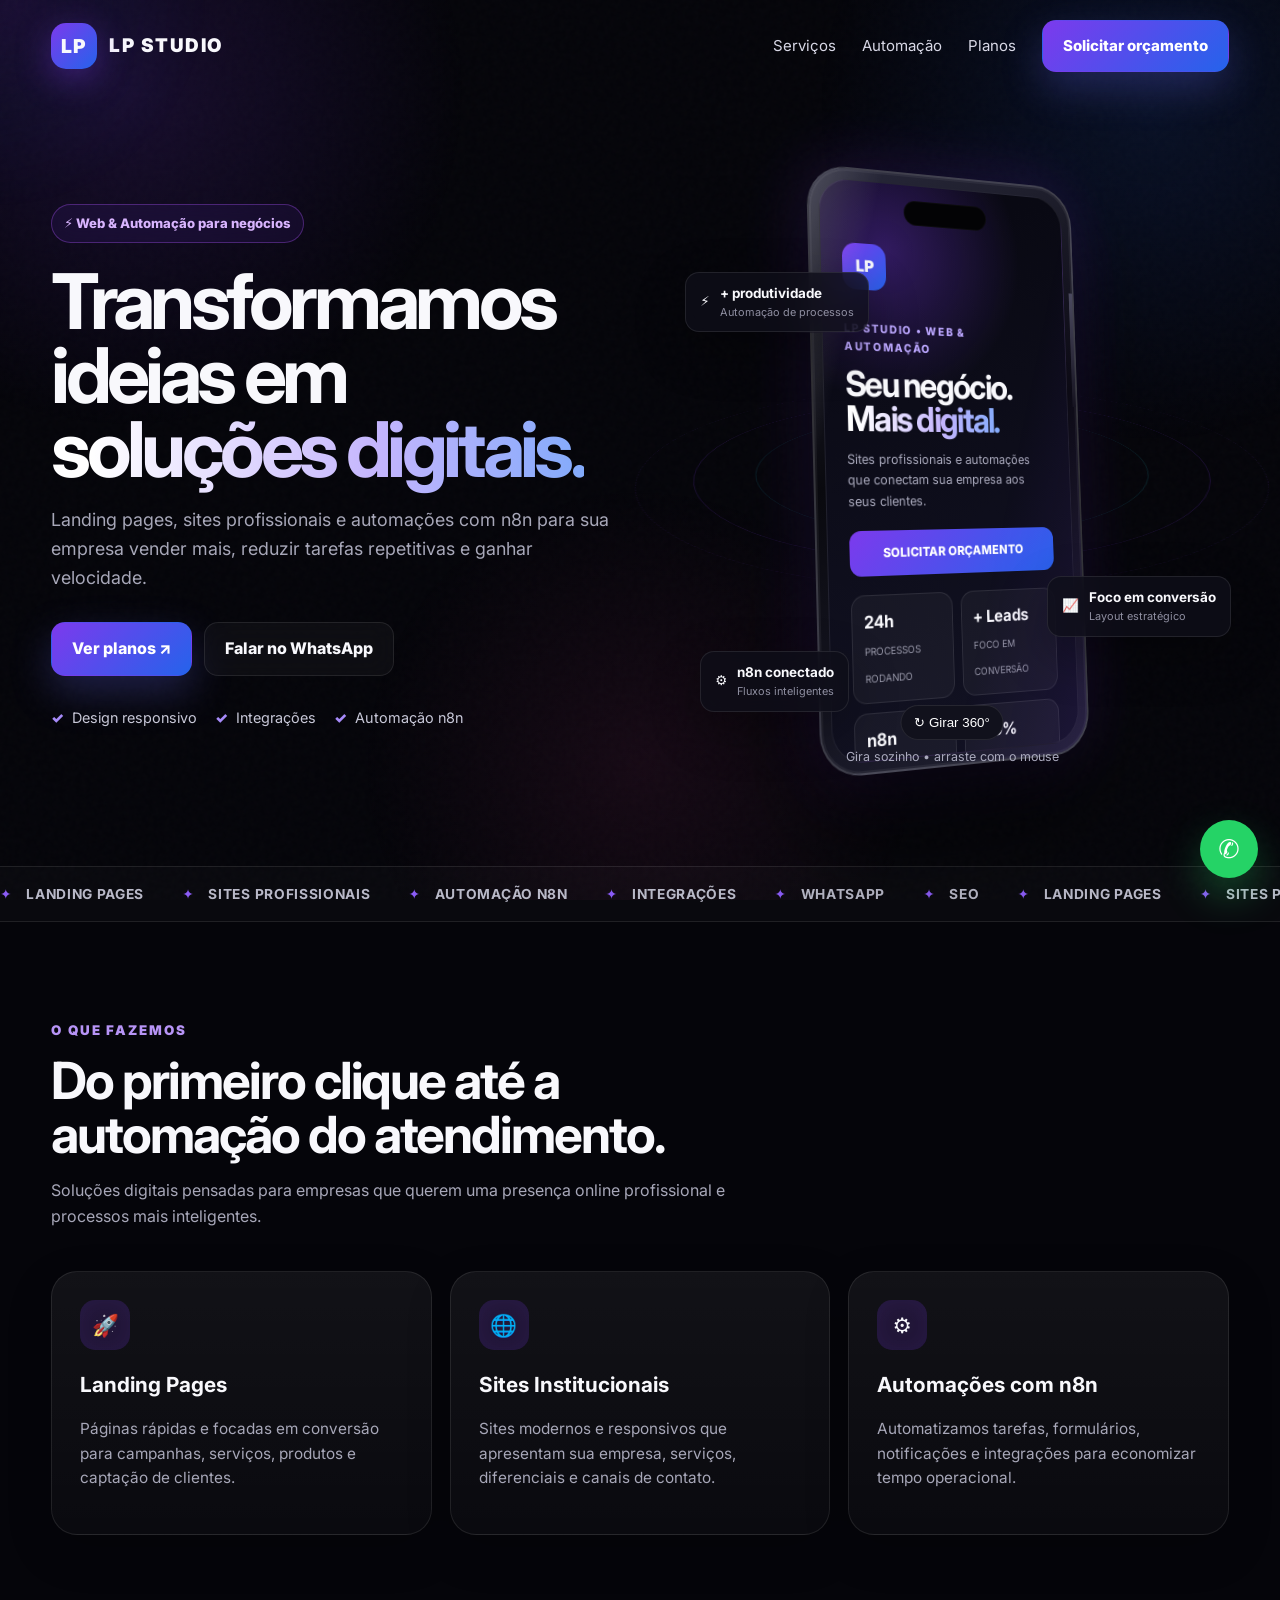
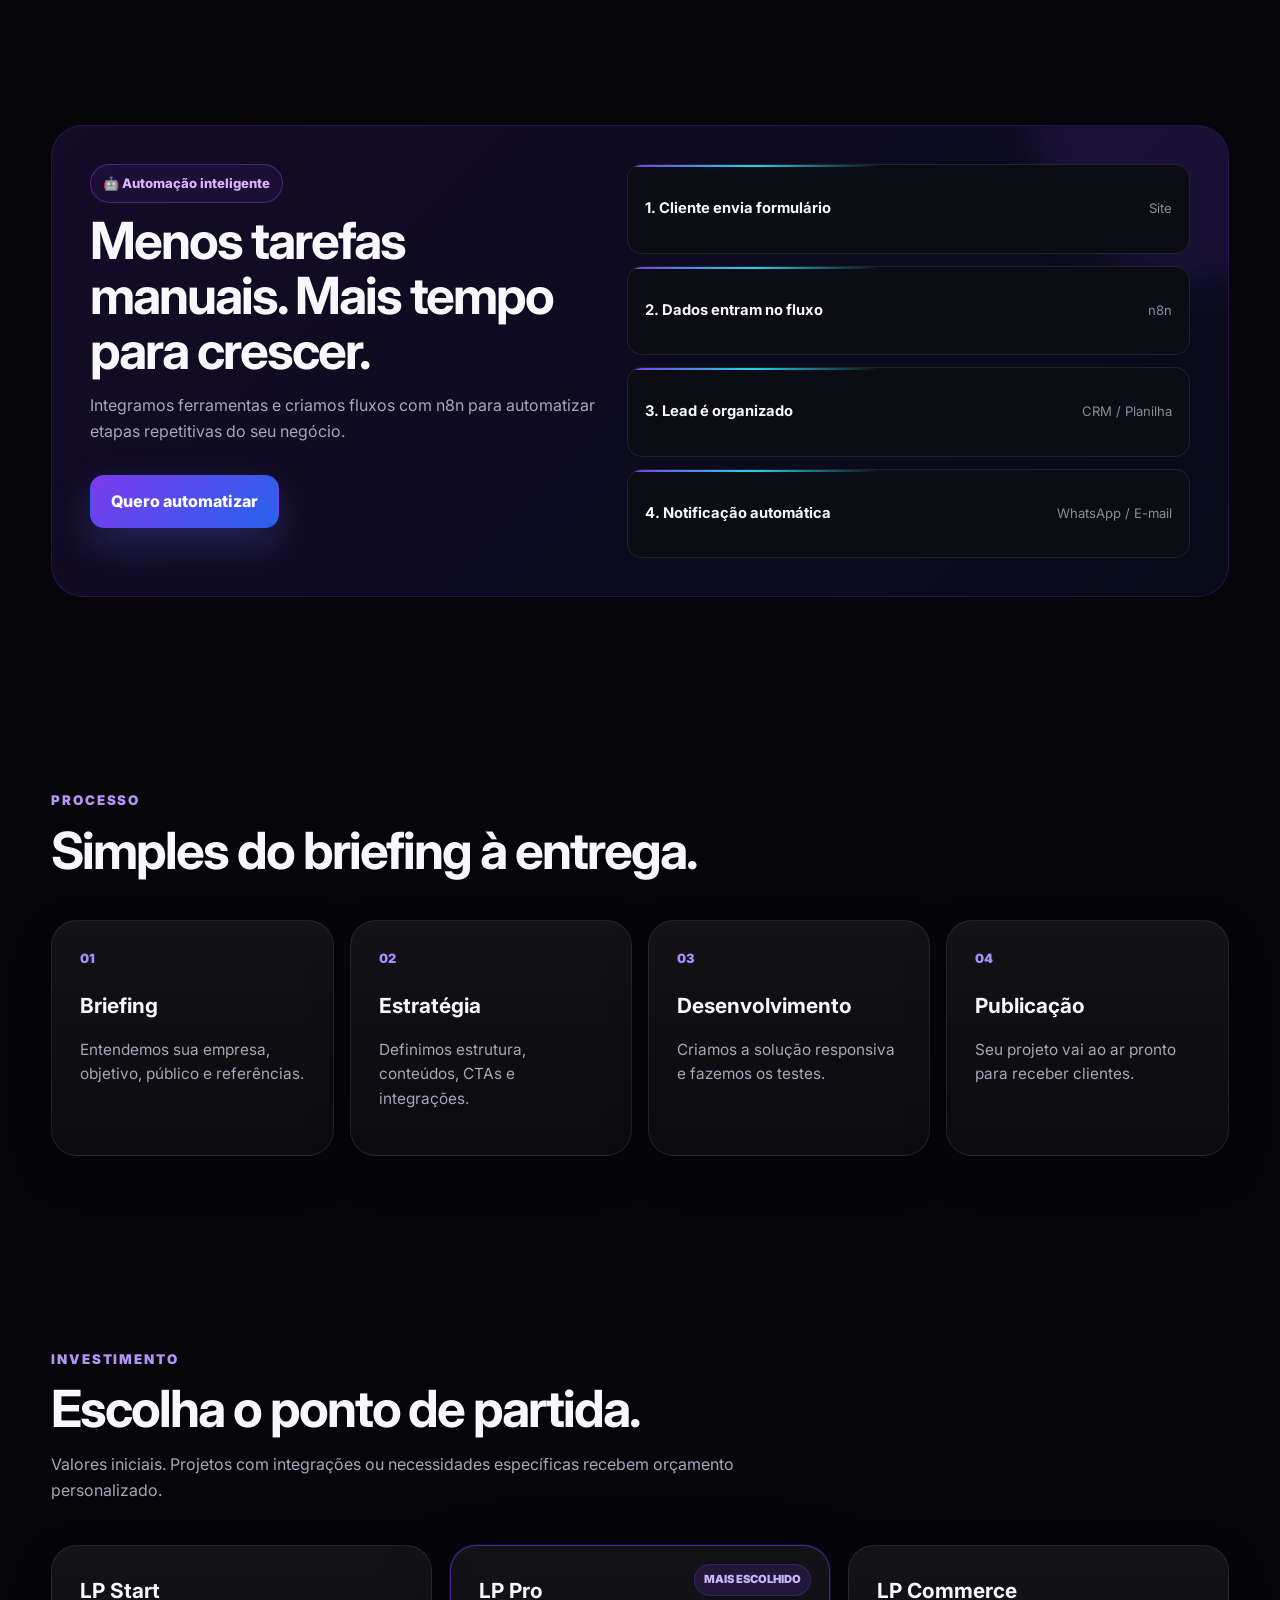
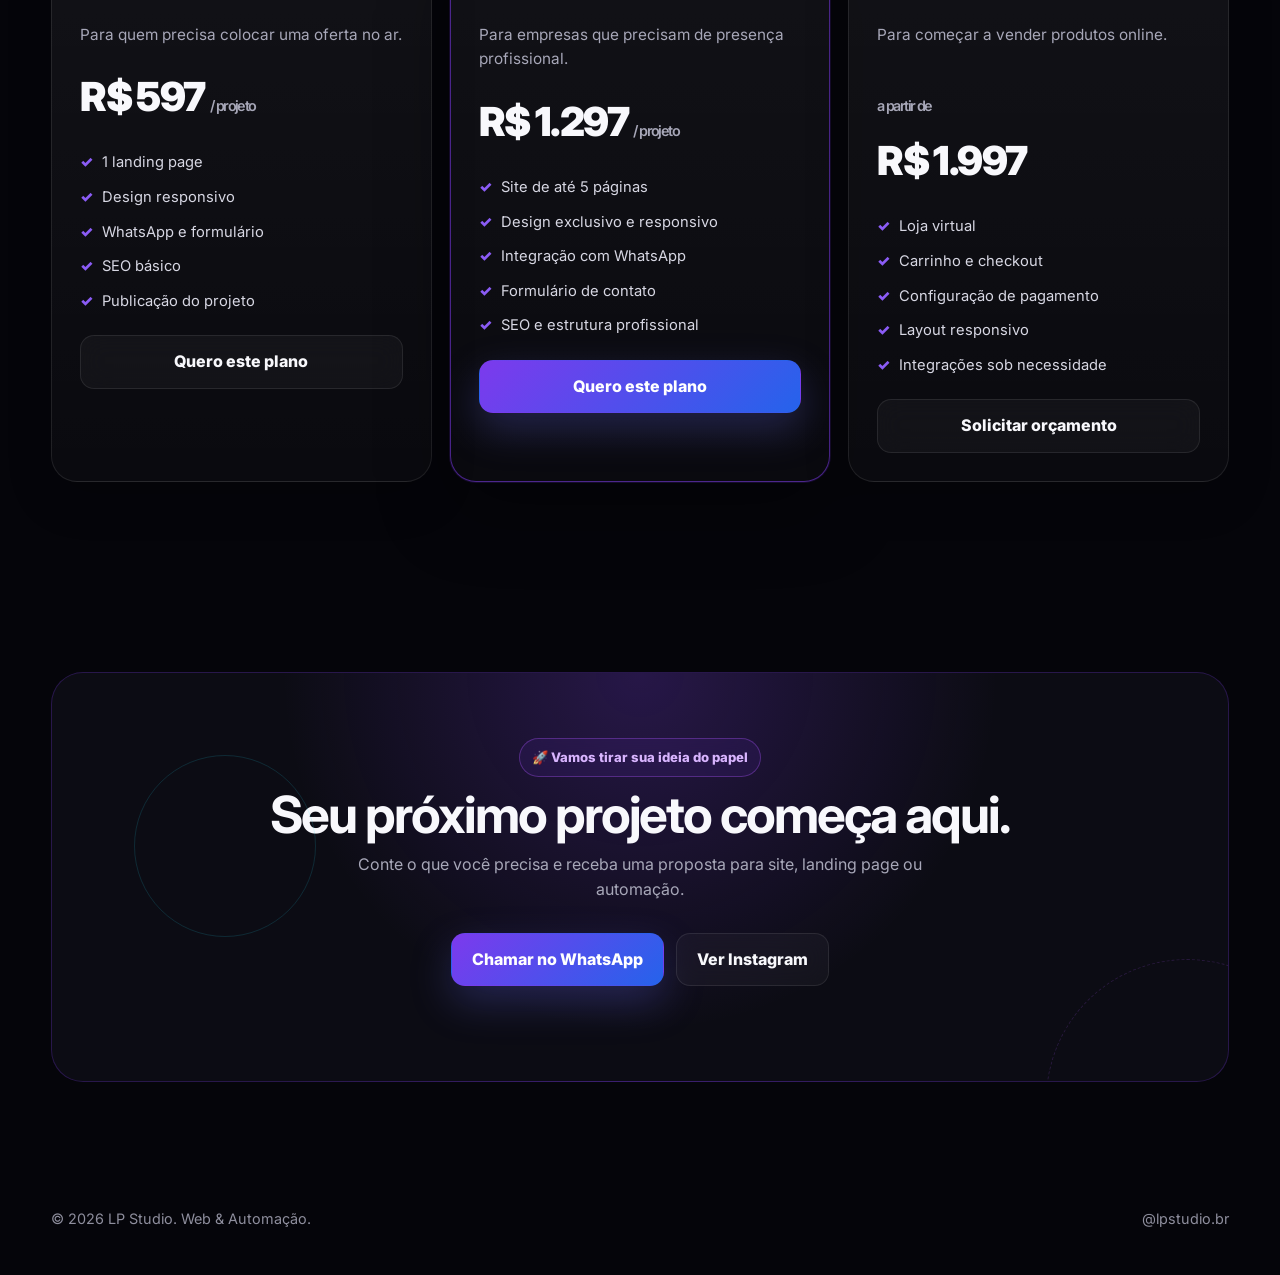
==== index.html @ 3ebea16e "Publicando site LP Studio" ====
<!DOCTYPE html>
<html lang="pt-BR">
<head>
  <meta charset="UTF-8" />
  <meta name="viewport" content="width=device-width, initial-scale=1.0" />
  <title>LP Studio | Web & Automação</title>
  <meta name="description" content="Landing pages, sites profissionais e automações com n8n para empresas que querem vender mais e ganhar produtividade." />
  <link rel="preconnect" href="https://fonts.googleapis.com">
  <link rel="preconnect" href="https://fonts.gstatic.com" crossorigin>
  <link href="https://fonts.googleapis.com/css2?family=Inter:wght@400;500;600;700;800&display=swap" rel="stylesheet">
  <link rel="stylesheet" href="styles.css">

  <style>
    .phone-cta{display:block;color:#fff;text-decoration:none;cursor:pointer}
  </style>
</head>

<body>
  <div id="spotlight"></div>
  <div class="noise"></div>

  <header class="container">
    <nav class="nav">
      <a class="brand" href="#">
        <div class="logo">LP</div>
        <span>LP STUDIO</span>
      </a>
      <div class="navlinks">
        <a href="#servicos">Serviços</a>
        <a href="#automacao">Automação</a>
        <a href="#planos">Planos</a>
        <a href="#" class="btn btn-primary whatsapp-link" data-message="Olá! Vim pelo site da LP Studio e gostaria de solicitar um orçamento.">Solicitar orçamento</a>
      </div>
    </nav>
  </header>

  <main>
    <section class="hero container">
      <div class="reveal visible">
        <span class="badge">⚡ Web & Automação para negócios</span>
        <h1>Transformamos ideias em <span class="gradient">soluções digitais.</span></h1>
        <p>Landing pages, sites profissionais e automações com n8n para sua empresa vender mais, reduzir tarefas repetitivas e ganhar velocidade.</p>

        <div class="actions">
          <a href="#planos" class="btn btn-primary">Ver planos ↗</a>
          <a href="#" class="btn btn-ghost whatsapp-link" data-message="Olá! Vim pelo site da LP Studio e gostaria de saber mais sobre os serviços de sites e automações.">Falar no WhatsApp</a>
        </div>

        <div class="mini">
          <span>Design responsivo</span>
          <span>Integrações</span>
          <span>Automação n8n</span>
        </div>
      </div>

      <div class="phone-stage reveal visible">
        <div class="orbit o3"></div>
        <div class="orbit"></div>
        <div class="orbit o2"></div>

        <div class="float-chip chip1">
          <div>⚡</div>
          <div><b>+ produtividade</b><small>Automação de processos</small></div>
        </div>

        <div class="float-chip chip2">
          <div>📈</div>
          <div><b>Foco em conversão</b><small>Layout estratégico</small></div>
        </div>

        <div class="float-chip chip3">
          <div>⚙️</div>
          <div><b>n8n conectado</b><small>Fluxos inteligentes</small></div>
        </div>

        <div class="phone-wrap" id="phone3d">
          <div class="phone">
            <div class="phone-side"></div>
            <div class="phone-screen">
              <div class="notch"></div>
              <div class="phone-content">
                <div class="phone-logo">LP</div>
                <div class="kicker">LP STUDIO • WEB & AUTOMAÇÃO</div>
                <h3>Seu negócio.<br><span class="gradient">Mais digital.</span></h3>
                <p>Sites profissionais e automações que conectam sua empresa aos seus clientes.</p>
                <a href="#" class="phone-cta whatsapp-link" data-message="Olá! Vim pelo site da LP Studio e gostaria de solicitar um orçamento.">SOLICITAR ORÇAMENTO</a>
                <div class="phone-stats">
                  <div class="phone-stat"><b>24h</b><span>PROCESSOS RODANDO</span></div>
                  <div class="phone-stat"><b>+ Leads</b><span>FOCO EM CONVERSÃO</span></div>
                  <div class="phone-stat"><b>n8n</b><span>AUTOMAÇÃO</span></div>
                  <div class="phone-stat"><b>100%</b><span>RESPONSIVO</span></div>
                </div>
              </div>
            </div>
          </div>
        </div>

        <div class="spin-control">
          <button id="spinBtn">↻ Girar 360°</button><br>
          Gira sozinho • arraste com o mouse
        </div>
      </div>
    </section>

    <div class="marquee">
      <div class="marquee-track">
        <span>LANDING PAGES</span><span>SITES PROFISSIONAIS</span><span>AUTOMAÇÃO N8N</span><span>INTEGRAÇÕES</span><span>WHATSAPP</span><span>SEO</span>
        <span>LANDING PAGES</span><span>SITES PROFISSIONAIS</span><span>AUTOMAÇÃO N8N</span><span>INTEGRAÇÕES</span><span>WHATSAPP</span><span>SEO</span>
      </div>
    </div>

    <section id="servicos">
      <div class="container">
        <div class="section-head reveal">
          <small>O que fazemos</small>
          <h2>Do primeiro clique até a automação do atendimento.</h2>
          <p>Soluções digitais pensadas para empresas que querem uma presença online profissional e processos mais inteligentes.</p>
        </div>

        <div class="cards">
          <article class="card tilt reveal">
            <div class="icon">🚀</div>
            <h3>Landing Pages</h3>
            <p>Páginas rápidas e focadas em conversão para campanhas, serviços, produtos e captação de clientes.</p>
          </article>

          <article class="card tilt reveal">
            <div class="icon">🌐</div>
            <h3>Sites Institucionais</h3>
            <p>Sites modernos e responsivos que apresentam sua empresa, serviços, diferenciais e canais de contato.</p>
          </article>

          <article class="card tilt reveal">
            <div class="icon">⚙️</div>
            <h3>Automações com n8n</h3>
            <p>Automatizamos tarefas, formulários, notificações e integrações para economizar tempo operacional.</p>
          </article>
        </div>
      </div>
    </section>

    <section id="automacao">
      <div class="container automation reveal">
        <div>
          <span class="badge">🤖 Automação inteligente</span>
          <h2>Menos tarefas manuais. Mais tempo para crescer.</h2>
          <p style="color:var(--muted)">Integramos ferramentas e criamos fluxos com n8n para automatizar etapas repetitivas do seu negócio.</p>
          <div class="actions">
            <a href="#" class="btn btn-primary whatsapp-link" data-message="Olá! Vim pelo site da LP Studio e tenho interesse em automações com n8n. Gostaria de solicitar um orçamento.">Quero automatizar</a>
          </div>
        </div>

        <div class="flow">
          <div class="flow-item"><b>1. Cliente envia formulário</b><span>Site</span></div>
          <div class="flow-item"><b>2. Dados entram no fluxo</b><span>n8n</span></div>
          <div class="flow-item"><b>3. Lead é organizado</b><span>CRM / Planilha</span></div>
          <div class="flow-item"><b>4. Notificação automática</b><span>WhatsApp / E-mail</span></div>
        </div>
      </div>
    </section>

    <section>
      <div class="container">
        <div class="section-head reveal">
          <small>Processo</small>
          <h2>Simples do briefing à entrega.</h2>
        </div>

        <div class="steps">
          <div class="card step tilt reveal"><div class="n">01</div><h3>Briefing</h3><p>Entendemos sua empresa, objetivo, público e referências.</p></div>
          <div class="card step tilt reveal"><div class="n">02</div><h3>Estratégia</h3><p>Definimos estrutura, conteúdos, CTAs e integrações.</p></div>
          <div class="card step tilt reveal"><div class="n">03</div><h3>Desenvolvimento</h3><p>Criamos a solução responsiva e fazemos os testes.</p></div>
          <div class="card step tilt reveal"><div class="n">04</div><h3>Publicação</h3><p>Seu projeto vai ao ar pronto para receber clientes.</p></div>
        </div>
      </div>
    </section>

    <section id="planos">
      <div class="container">
        <div class="section-head reveal">
          <small>Investimento</small>
          <h2>Escolha o ponto de partida.</h2>
          <p>Valores iniciais. Projetos com integrações ou necessidades específicas recebem orçamento personalizado.</p>
        </div>

        <div class="pricing">
          <article class="card price-card tilt reveal">
            <h3>LP Start</h3>
            <p>Para quem precisa colocar uma oferta no ar.</p>
            <div class="price">R$ 597 <small>/ projeto</small></div>
            <ul>
              <li>1 landing page</li>
              <li>Design responsivo</li>
              <li>WhatsApp e formulário</li>
              <li>SEO básico</li>
              <li>Publicação do projeto</li>
            </ul>
            <a href="#" class="btn btn-ghost whatsapp-link" style="width:100%" data-message="Olá! Vim pelo site da LP Studio e tenho interesse no plano LP Start de R$ 597. Gostaria de mais informações.">Quero este plano</a>
          </article>

          <article class="card price-card featured tilt reveal">
            <span class="tag">MAIS ESCOLHIDO</span>
            <h3>LP Pro</h3>
            <p>Para empresas que precisam de presença profissional.</p>
            <div class="price">R$ 1.297 <small>/ projeto</small></div>
            <ul>
              <li>Site de até 5 páginas</li>
              <li>Design exclusivo e responsivo</li>
              <li>Integração com WhatsApp</li>
              <li>Formulário de contato</li>
              <li>SEO e estrutura profissional</li>
            </ul>
            <a href="#" class="btn btn-primary whatsapp-link" style="width:100%" data-message="Olá! Vim pelo site da LP Studio e tenho interesse no plano LP Pro de R$ 1.297. Gostaria de mais informações.">Quero este plano</a>
          </article>

          <article class="card price-card tilt reveal">
            <h3>LP Commerce</h3>
            <p>Para começar a vender produtos online.</p>
            <div class="price"><small>a partir de</small><br>R$ 1.997</div>
            <ul>
              <li>Loja virtual</li>
              <li>Carrinho e checkout</li>
              <li>Configuração de pagamento</li>
              <li>Layout responsivo</li>
              <li>Integrações sob necessidade</li>
            </ul>
            <a href="#" class="btn btn-ghost whatsapp-link" style="width:100%" data-message="Olá! Vim pelo site da LP Studio e tenho interesse no LP Commerce, a partir de R$ 1.997. Gostaria de solicitar um orçamento.">Solicitar orçamento</a>
          </article>
        </div>
      </div>
    </section>

    <section id="contato">
      <div class="container">
        <div class="cta reveal">
          <span class="badge">🚀 Vamos tirar sua ideia do papel</span>
          <h2>Seu próximo projeto começa aqui.</h2>
          <p>Conte o que você precisa e receba uma proposta para site, landing page ou automação.</p>
          <div class="actions" style="justify-content:center;position:relative;z-index:3">
            <a href="#" class="btn btn-primary whatsapp-link" data-message="Olá! Vim pelo site da LP Studio e gostaria de solicitar um orçamento para meu projeto.">Chamar no WhatsApp</a>
            <a href="https://instagram.com/lpstudio.br" target="_blank" class="btn btn-ghost">Ver Instagram</a>
          </div>
        </div>
      </div>
    </section>
  </main>

  <a class="wa whatsapp-link" href="#" data-message="Olá! Vim pelo site da LP Studio e gostaria de saber mais sobre os serviços." title="Falar com a LP Studio no WhatsApp">✆</a>

  <footer>
    <div class="container footer-row">
      <span>© 2026 LP Studio. Web & Automação.</span>
      <span>@lpstudio.br</span>
    </div>
  </footer>


  <script>
  const LPSTUDIO_WHATSAPP = "5561992451945";

  document.querySelectorAll(".whatsapp-link").forEach((link) => {
    const message =
      link.dataset.message ||
      "Olá! Vim pelo site da LP Studio e gostaria de solicitar um orçamento.";

    link.addEventListener("click", (event) => {
      event.preventDefault();

      const url =
        `https://wa.me/${LPSTUDIO_WHATSAPP}?text=${encodeURIComponent(message)}`;

      window.open(url, "_blank", "noopener,noreferrer");
    });
  });
</script>

  <script>
    const spotlight = document.getElementById('spotlight');
    window.addEventListener('pointermove', (e)=>{
      spotlight.style.left = e.clientX + 'px';
      spotlight.style.top = e.clientY + 'px';
    });

    const revealObserver = new IntersectionObserver((entries)=>{
      entries.forEach((entry)=>{
        if(entry.isIntersecting){
          entry.target.classList.add('visible');
          revealObserver.unobserve(entry.target);
        }
      });
    }, {threshold:.12});
    document.querySelectorAll('.reveal').forEach(el=>revealObserver.observe(el));

    document.querySelectorAll('.tilt').forEach(card=>{
      card.addEventListener('pointermove', e=>{
        const r = card.getBoundingClientRect();
        const x = (e.clientX-r.left)/r.width;
        const y = (e.clientY-r.top)/r.height;
        const rx = (0.5-y)*7;
        const ry = (x-0.5)*9;
        card.style.transform = `perspective(900px) rotateX(${rx}deg) rotateY(${ry}deg) translateY(-3px)`;
        card.style.setProperty('--mx', (x*100)+'%');
        card.style.setProperty('--my', (y*100)+'%');
      });
      card.addEventListener('pointerleave', ()=>{
        card.style.transform = '';
      });
    });

    const phone = document.getElementById('phone3d');
    const spinBtn = document.getElementById('spinBtn');

    let dragging = false;
    let lastX = 0;
    let rotY = 0;
    let rotX = 4;
    let lastFrame = performance.now();
    let autoSpin = true;
    const speed = 22; 

    function renderPhone(){
      phone.style.transform = `rotateY(${rotY}deg) rotateX(${rotX}deg)`;
    }

    function animatePhone(now){
      const dt = Math.min((now - lastFrame) / 1000, 0.05);
      lastFrame = now;

      if(autoSpin && !dragging){
        rotY += speed * dt;
        renderPhone();
      }

      requestAnimationFrame(animatePhone);
    }

    renderPhone();
    requestAnimationFrame(animatePhone);

    phone.addEventListener('pointerdown', e=>{
      dragging = true;
      autoSpin = false;
      lastX = e.clientX;
      phone.classList.add('dragging');
      phone.setPointerCapture?.(e.pointerId);
    });

    phone.addEventListener('pointermove', e=>{
      if(!dragging) return;
      const dx = e.clientX - lastX;
      lastX = e.clientX;
      rotY += dx * .9;
      renderPhone();
    });

    function releasePhone(){
      if(!dragging) return;
      dragging = false;
      phone.classList.remove('dragging');
      setTimeout(()=>{ if(!dragging) autoSpin = true; }, 350);
    }

    phone.addEventListener('pointerup', releasePhone);
    phone.addEventListener('pointercancel', releasePhone);
    phone.addEventListener('lostpointercapture', releasePhone);

    spinBtn.addEventListener('click', ()=>{
      autoSpin = false;
      const start = rotY;
      const target = start + 360;
      const duration = 1100;
      const begin = performance.now();

      function quickSpin(now){
        const t = Math.min((now - begin) / duration, 1);
        const eased = 1 - Math.pow(1 - t, 3);
        rotY = start + (target - start) * eased;
        renderPhone();

        if(t < 1){
          requestAnimationFrame(quickSpin);
        } else {
          autoSpin = true;
          lastFrame = performance.now();
        }
      }

      requestAnimationFrame(quickSpin);
    });
  </script>
</body>
</html>
---- styles.css ----
:root{
      --bg:#05050a;
      --panel:#0d0d16;
      --panel2:#131321;
      --text:#f8f8fc;
      --muted:#a7a7b8;
      --purple:#7c3aed;
      --purple2:#a855f7;
      --blue:#2563eb;
      --cyan:#22d3ee;
      --pink:#ec4899;
      --line:rgba(255,255,255,.09);
      --shadow:0 24px 80px rgba(0,0,0,.45);
      --radius:26px;
    }

    *{box-sizing:border-box}
    html{scroll-behavior:smooth}
    body{
      margin:0;
      font-family:Inter,system-ui,-apple-system,sans-serif;
      background:var(--bg);
      color:var(--text);
      overflow-x:hidden;
      line-height:1.6;
    }

    body::before{
      content:"";
      position:fixed;
      inset:0;
      pointer-events:none;
      background:
        radial-gradient(circle at 10% 10%, rgba(124,58,237,.16), transparent 24%),
        radial-gradient(circle at 90% 12%, rgba(37,99,235,.13), transparent 24%),
        radial-gradient(circle at 50% 85%, rgba(236,72,153,.08), transparent 28%);
      z-index:-3;
    }

    #spotlight{
      position:fixed;
      width:420px;
      height:420px;
      border-radius:50%;
      pointer-events:none;
      background:radial-gradient(circle,rgba(124,58,237,.10),rgba(37,99,235,.04) 35%,transparent 70%);
      transform:translate(-50%,-50%);
      z-index:-2;
      filter:blur(10px);
    }

    .noise{
      position:fixed;
      inset:0;
      opacity:.025;
      pointer-events:none;
      z-index:-1;
      background-image:url("data:image/svg+xml,%3Csvg viewBox='0 0 180 180' xmlns='http://www.w3.org/2000/svg'%3E%3Cfilter id='n'%3E%3CfeTurbulence type='fractalNoise' baseFrequency='.9' numOctaves='4' stitchTiles='stitch'/%3E%3C/filter%3E%3Crect width='100%25' height='100%25' filter='url(%23n)' opacity='.8'/%3E%3C/svg%3E");
    }

    a{text-decoration:none;color:inherit}
    .container{width:min(1180px,92%);margin:auto}

    .nav{
      display:flex;
      align-items:center;
      justify-content:space-between;
      padding:20px 0;
      position:relative;
      z-index:20;
    }

    .brand{
      display:flex;
      align-items:center;
      gap:12px;
      font-weight:900;
      font-size:1.18rem;
      letter-spacing:.08em;
    }

    .logo{
      width:46px;height:46px;border-radius:15px;
      display:grid;place-items:center;
      font-size:1.2rem;font-weight:900;
      background:linear-gradient(135deg,var(--purple),var(--blue));
      box-shadow:0 10px 35px rgba(124,58,237,.4);
      position:relative;
      overflow:hidden;
    }

    .logo::after{
      content:"";
      position:absolute;
      width:18px;height:80px;
      background:rgba(255,255,255,.35);
      transform:rotate(30deg) translateX(-50px);
      animation:shine 5s infinite;
    }

    @keyframes shine{
      0%,75%{transform:rotate(30deg) translateX(-55px)}
      100%{transform:rotate(30deg) translateX(80px)}
    }

    .navlinks{display:flex;gap:26px;align-items:center;color:#d8d8e6;font-size:.94rem}
    .navlinks>a:not(.btn){position:relative}
    .navlinks>a:not(.btn)::after{
      content:"";position:absolute;left:0;bottom:-6px;width:0;height:2px;
      background:linear-gradient(90deg,var(--purple2),var(--cyan));
      transition:.25s;
    }
    .navlinks>a:not(.btn):hover::after{width:100%}

    .btn{
      display:inline-flex;
      align-items:center;
      justify-content:center;
      gap:9px;
      padding:13px 20px;
      border-radius:14px;
      border:1px solid transparent;
      font-weight:800;
      transition:.25s ease;
      cursor:pointer;
    }
    .btn-primary{
      color:#fff;
      background:linear-gradient(135deg,var(--purple),var(--blue));
      box-shadow:0 16px 40px rgba(99,102,241,.27);
    }
    .btn-primary:hover{transform:translateY(-3px);filter:brightness(1.08)}
    .btn-ghost{
      border-color:var(--line);
      background:rgba(255,255,255,.035);
      backdrop-filter:blur(12px);
    }
    .btn-ghost:hover{background:rgba(255,255,255,.075);transform:translateY(-2px)}

    .hero{
      min-height:86vh;
      display:grid;
      grid-template-columns:1.02fr .98fr;
      gap:48px;
      align-items:center;
      padding:65px 0 90px;
    }

    .badge{
      display:inline-flex;
      align-items:center;
      gap:8px;
      border:1px solid rgba(168,85,247,.35);
      background:rgba(124,58,237,.09);
      padding:8px 12px;
      border-radius:999px;
      color:#d8b4fe;
      font-weight:800;
      font-size:.82rem;
      backdrop-filter:blur(12px);
    }

    h1{
      font-size:clamp(3rem,6vw,5.8rem);
      line-height:.96;
      margin:22px 0 20px;
      letter-spacing:-.06em;
      max-width:780px;
    }

    .gradient{
      background:linear-gradient(90deg,#fff 4%,#c4b5fd 34%,#60a5fa 67%,#f472b6);
      background-size:180% 100%;
      -webkit-background-clip:text;
      background-clip:text;
      color:transparent;
      animation:gradientMove 6s ease-in-out infinite alternate;
    }

    @keyframes gradientMove{
      from{background-position:0% 50%}
      to{background-position:100% 50%}
    }

    .hero p{color:var(--muted);font-size:1.12rem;max-width:650px}
    .actions{display:flex;gap:12px;flex-wrap:wrap;margin:30px 0}
    .mini{display:flex;flex-wrap:wrap;gap:18px;color:#c8c8d8;font-size:.9rem;margin-top:24px}
    .mini span::before{content:"✓";color:#a78bfa;margin-right:8px;font-weight:900}

    /* ===== HERO 3D PHONE ===== */
    .phone-stage{
      position:relative;
      min-height:600px;
      display:grid;
      place-items:center;
      perspective:1400px;
      isolation:isolate;
    }

    .orbit{
      position:absolute;
      width:510px;height:510px;
      border:1px solid rgba(124,58,237,.16);
      border-radius:50%;
      transform:rotateX(72deg) rotateZ(10deg);
      animation:orbitPulse 5s ease-in-out infinite;
    }
    .orbit.o2{width:390px;height:390px;border-color:rgba(34,211,238,.12);animation-delay:-1.5s}
    .orbit.o3{width:620px;height:620px;border-style:dashed;opacity:.5;animation-duration:11s}

    @keyframes orbitPulse{
      0%,100%{opacity:.35;transform:rotateX(72deg) rotateZ(0deg) scale(.98)}
      50%{opacity:.8;transform:rotateX(72deg) rotateZ(18deg) scale(1.03)}
    }

    .phone-wrap{
      width:295px;
      height:590px;
      position:relative;
      transform-style:preserve-3d;
      transition:transform .18s ease-out;
      cursor:grab;
      z-index:3;
    }
    .phone-wrap.dragging{cursor:grabbing}

    @keyframes phone360{
      from{transform:rotateY(0deg) rotateX(4deg)}
      to{transform:rotateY(360deg) rotateX(4deg)}
    }

    .phone{
      position:absolute;
      inset:0;
      border-radius:42px;
      background:linear-gradient(160deg,#28283a,#09090e 46%,#202032);
      border:2px solid rgba(255,255,255,.16);
      box-shadow:
        0 50px 110px rgba(0,0,0,.65),
        0 0 70px rgba(124,58,237,.22),
        inset 0 0 0 2px rgba(255,255,255,.05);
      transform-style:preserve-3d;
      overflow:hidden;
    }

    .phone::before{
      content:"";
      position:absolute;
      inset:0;
      border-radius:40px;
      background:linear-gradient(105deg,rgba(255,255,255,.18),transparent 18%,transparent 65%,rgba(124,58,237,.10));
      pointer-events:none;
      z-index:10;
    }

    .phone-screen{
      position:absolute;
      inset:10px;
      border-radius:33px;
      overflow:hidden;
      background:
        radial-gradient(circle at 25% 12%,rgba(124,58,237,.35),transparent 28%),
        linear-gradient(165deg,#080811,#121223);
      border:1px solid rgba(255,255,255,.08);
    }

    .notch{
      position:absolute;
      z-index:8;
      left:50%;
      top:15px;
      transform:translateX(-50%);
      width:92px;height:25px;
      border-radius:20px;
      background:#030305;
      box-shadow:inset 0 0 0 1px rgba(255,255,255,.035);
    }

    .phone-content{padding:62px 22px 24px}
    .phone-logo{
      width:46px;height:46px;border-radius:14px;display:grid;place-items:center;
      background:linear-gradient(135deg,var(--purple),var(--blue));
      font-weight:900;margin-bottom:30px;
    }
    .phone-content .kicker{font-size:.7rem;letter-spacing:.15em;color:#bca7ff;font-weight:800}
    .phone-content h3{font-size:2.15rem;line-height:1;margin:10px 0 12px;letter-spacing:-.05em}
    .phone-content p{font-size:.8rem;color:#aaaabd;margin:0 0 18px}
    .phone-cta{
      background:linear-gradient(135deg,var(--purple),var(--blue));
      padding:12px 14px;border-radius:12px;font-size:.78rem;font-weight:800;text-align:center
    }
    .phone-stats{display:grid;grid-template-columns:repeat(2,1fr);gap:9px;margin-top:18px}
    .phone-stat{border:1px solid var(--line);background:rgba(255,255,255,.04);padding:12px;border-radius:14px}
    .phone-stat b{display:block;font-size:1.05rem}
    .phone-stat span{font-size:.62rem;color:#9999aa}

    .phone-side{
      position:absolute;
      width:9px;height:120px;
      background:linear-gradient(#4b4b5d,#121219);
      right:-5px;top:110px;
      border-radius:0 6px 6px 0;
      transform:translateZ(-1px);
    }

    .float-chip{
      position:absolute;
      z-index:5;
      display:flex;align-items:center;gap:10px;
      padding:10px 14px;
      background:rgba(15,15,25,.78);
      border:1px solid var(--line);
      border-radius:14px;
      backdrop-filter:blur(16px);
      box-shadow:0 18px 50px rgba(0,0,0,.28);
      animation:floaty 4s ease-in-out infinite;
      font-size:.84rem;
    }
    .float-chip b{font-size:.84rem}
    .float-chip small{display:block;color:#8f8fa1;font-size:.68rem}
    .chip1{top:105px;left:10px}
    .chip2{right:-2px;bottom:130px;animation-delay:-2s}
    .chip3{left:25px;bottom:55px;animation-delay:-1s}
    @keyframes floaty{0%,100%{transform:translateY(0)}50%{transform:translateY(-12px)}}

    .spin-control{
      position:absolute;bottom:0;left:50%;transform:translateX(-50%);
      color:#aaaabd;font-size:.78rem;text-align:center;z-index:6;
    }
    .spin-control button{
      border:1px solid var(--line);background:#11111c;color:#fff;border-radius:999px;
      padding:9px 13px;cursor:pointer;margin-bottom:7px
    }

    section{padding:95px 0}
    .section-head{max-width:720px;margin-bottom:42px}
    .section-head small{color:#b794f6;font-weight:900;text-transform:uppercase;letter-spacing:.14em}
    h2{font-size:clamp(2.1rem,4vw,3.6rem);line-height:1.07;letter-spacing:-.04em;margin:10px 0}
    .section-head p{color:var(--muted)}

    .cards{display:grid;grid-template-columns:repeat(3,1fr);gap:18px}
    .card{
      background:linear-gradient(180deg,rgba(255,255,255,.055),rgba(255,255,255,.022));
      border:1px solid var(--line);
      border-radius:var(--radius);
      padding:28px;
      box-shadow:0 16px 45px rgba(0,0,0,.18);
      position:relative;
      overflow:hidden;
      transform-style:preserve-3d;
      transition:border-color .25s, box-shadow .25s;
    }
    .card::before{
      content:"";position:absolute;inset:0;pointer-events:none;
      background:radial-gradient(circle at var(--mx,50%) var(--my,50%),rgba(124,58,237,.13),transparent 35%);
      opacity:0;transition:.25s
    }
    .card:hover::before{opacity:1}
    .card:hover{border-color:rgba(124,58,237,.35);box-shadow:0 24px 60px rgba(0,0,0,.32)}

    .icon{
      width:50px;height:50px;border-radius:15px;display:grid;place-items:center;
      background:rgba(124,58,237,.16);font-size:1.35rem;margin-bottom:18px;
      box-shadow:inset 0 0 20px rgba(124,58,237,.08)
    }
    .card h3{margin:0 0 10px;font-size:1.3rem}
    .card p{color:var(--muted);font-size:.96rem}

    .marquee{
      overflow:hidden;
      border-top:1px solid var(--line);
      border-bottom:1px solid var(--line);
      background:rgba(255,255,255,.018);
      padding:16px 0;
    }
    .marquee-track{
      display:flex;gap:38px;width:max-content;
      animation:marquee 22s linear infinite;
      color:#b9b9c8;font-size:.86rem;font-weight:700;letter-spacing:.05em;
    }
    .marquee-track span::before{content:"✦";color:#8b5cf6;margin-right:14px}
    @keyframes marquee{to{transform:translateX(-50%)}}

    .automation{
      display:grid;grid-template-columns:.95fr 1.05fr;gap:28px;
      background:linear-gradient(135deg,rgba(124,58,237,.13),rgba(37,99,235,.06));
      border:1px solid rgba(124,58,237,.22);
      border-radius:32px;padding:38px;
      position:relative;overflow:hidden;
    }
    .automation::after{
      content:"";position:absolute;width:340px;height:340px;border-radius:50%;
      right:-140px;top:-180px;background:rgba(124,58,237,.12);filter:blur(20px)
    }
    .flow{display:grid;gap:12px;position:relative;z-index:2}
    .flow-item{
      display:flex;align-items:center;justify-content:space-between;gap:12px;
      padding:15px 17px;background:#0c0c14;border:1px solid var(--line);
      border-radius:15px;position:relative;overflow:hidden
    }
    .flow-item::after{
      content:"";position:absolute;left:0;top:0;height:2px;width:45%;
      background:linear-gradient(90deg,var(--purple),var(--cyan),transparent);
      animation:dataFlow 2.3s linear infinite;
    }
    @keyframes dataFlow{
      from{transform:translateX(-110%)}
      to{transform:translateX(300%)}
    }
    .flow-item b{font-size:.92rem}.flow-item span{color:#8b8b9e;font-size:.82rem}

    .steps{display:grid;grid-template-columns:repeat(4,1fr);gap:16px}
    .step .n{font-size:.8rem;color:#a78bfa;font-weight:900;margin-bottom:20px}

    .pricing{display:grid;grid-template-columns:repeat(3,1fr);gap:18px;align-items:stretch}
    .price-card.featured{
      border-color:rgba(124,58,237,.55);
      box-shadow:0 0 0 1px rgba(124,58,237,.15),0 30px 70px rgba(0,0,0,.35);
      transform:translateY(-8px);
    }
    .tag{
      position:absolute;top:18px;right:18px;
      background:rgba(124,58,237,.16);color:#c4b5fd;border:1px solid rgba(124,58,237,.25);
      border-radius:999px;padding:6px 9px;font-size:.7rem;font-weight:900
    }
    .price{font-size:2.5rem;font-weight:900;letter-spacing:-.04em;margin:18px 0 6px}
    .price small{font-size:.9rem;color:var(--muted);font-weight:600}
    ul{list-style:none;padding:0;margin:22px 0}
    li{margin:11px 0;color:#d7d7e3;font-size:.92rem}
    li::before{content:"✓";color:#8b5cf6;margin-right:9px;font-weight:900}

    .cta{
      text-align:center;padding:65px 28px;border:1px solid rgba(124,58,237,.25);
      border-radius:32px;
      background:radial-gradient(circle at 50% 0%,rgba(124,58,237,.24),transparent 50%),#0c0c14;
      position:relative;overflow:hidden
    }
    .cta::before{
      content:"";position:absolute;width:180px;height:180px;border-radius:50%;
      border:1px solid rgba(34,211,238,.15);left:7%;top:20%;
      animation:ctaOrbit 10s linear infinite
    }
    .cta::after{
      content:"";position:absolute;width:280px;height:280px;border-radius:50%;
      border:1px dashed rgba(168,85,247,.18);right:-100px;bottom:-160px;
      animation:ctaOrbit 14s linear infinite reverse
    }
    @keyframes ctaOrbit{to{transform:rotate(360deg)}}
    .cta p{color:var(--muted);max-width:650px;margin:0 auto 24px}

    footer{padding:30px 0 45px;color:#8e8e9d;font-size:.9rem}
    .footer-row{display:flex;justify-content:space-between;gap:20px;flex-wrap:wrap}

    /* Reveal animation */
    .reveal{
      opacity:0;
      transform:translateY(28px);
      transition:opacity .75s ease, transform .75s ease;
    }
    .reveal.visible{opacity:1;transform:none}

    /* floating WhatsApp */
    .wa{
      position:fixed;right:22px;bottom:22px;z-index:50;
      width:58px;height:58px;border-radius:50%;
      display:grid;place-items:center;
      background:#25D366;color:white;font-size:1.6rem;
      box-shadow:0 18px 40px rgba(37,211,102,.3);
      animation:waPulse 2s infinite;
    }
    @keyframes waPulse{
      0%,100%{box-shadow:0 0 0 0 rgba(37,211,102,.34),0 18px 40px rgba(37,211,102,.25)}
      50%{box-shadow:0 0 0 14px rgba(37,211,102,0),0 18px 40px rgba(37,211,102,.28)}
    }

    @media(max-width:960px){
      .hero,.automation{grid-template-columns:1fr}
      .phone-stage{min-height:650px}
      .navlinks a:not(.btn){display:none}
      .cards,.pricing{grid-template-columns:1fr}
      .steps{grid-template-columns:repeat(2,1fr)}
      .price-card.featured{transform:none}
    }

    @media(max-width:580px){
      h1{font-size:3.15rem}
      .hero{padding-top:35px}
      .actions .btn{width:100%}
      .phone-stage{min-height:560px;transform:scale(.88)}
      .float-chip{display:none}
      .steps{grid-template-columns:1fr}
      .automation{padding:24px}
      .nav .btn{padding:10px 13px;font-size:.82rem}
      .brand span{display:none}
    }
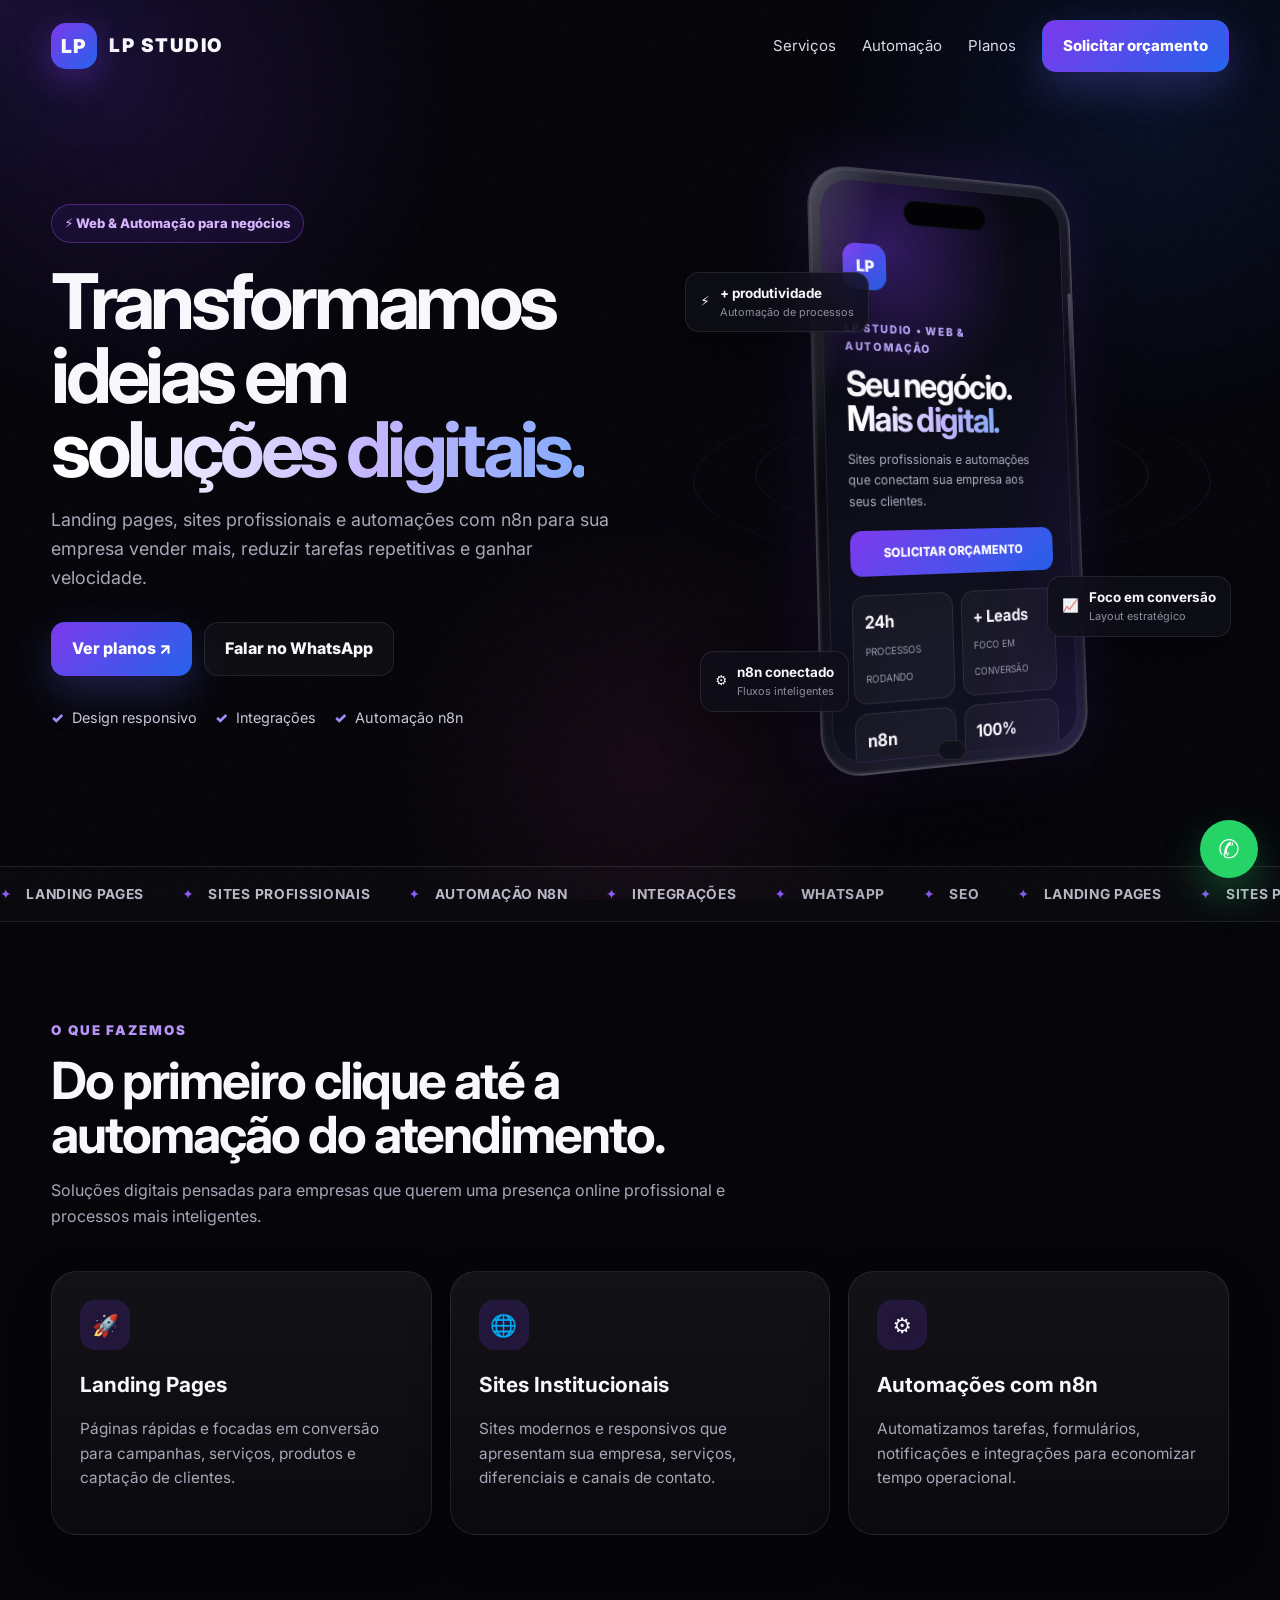
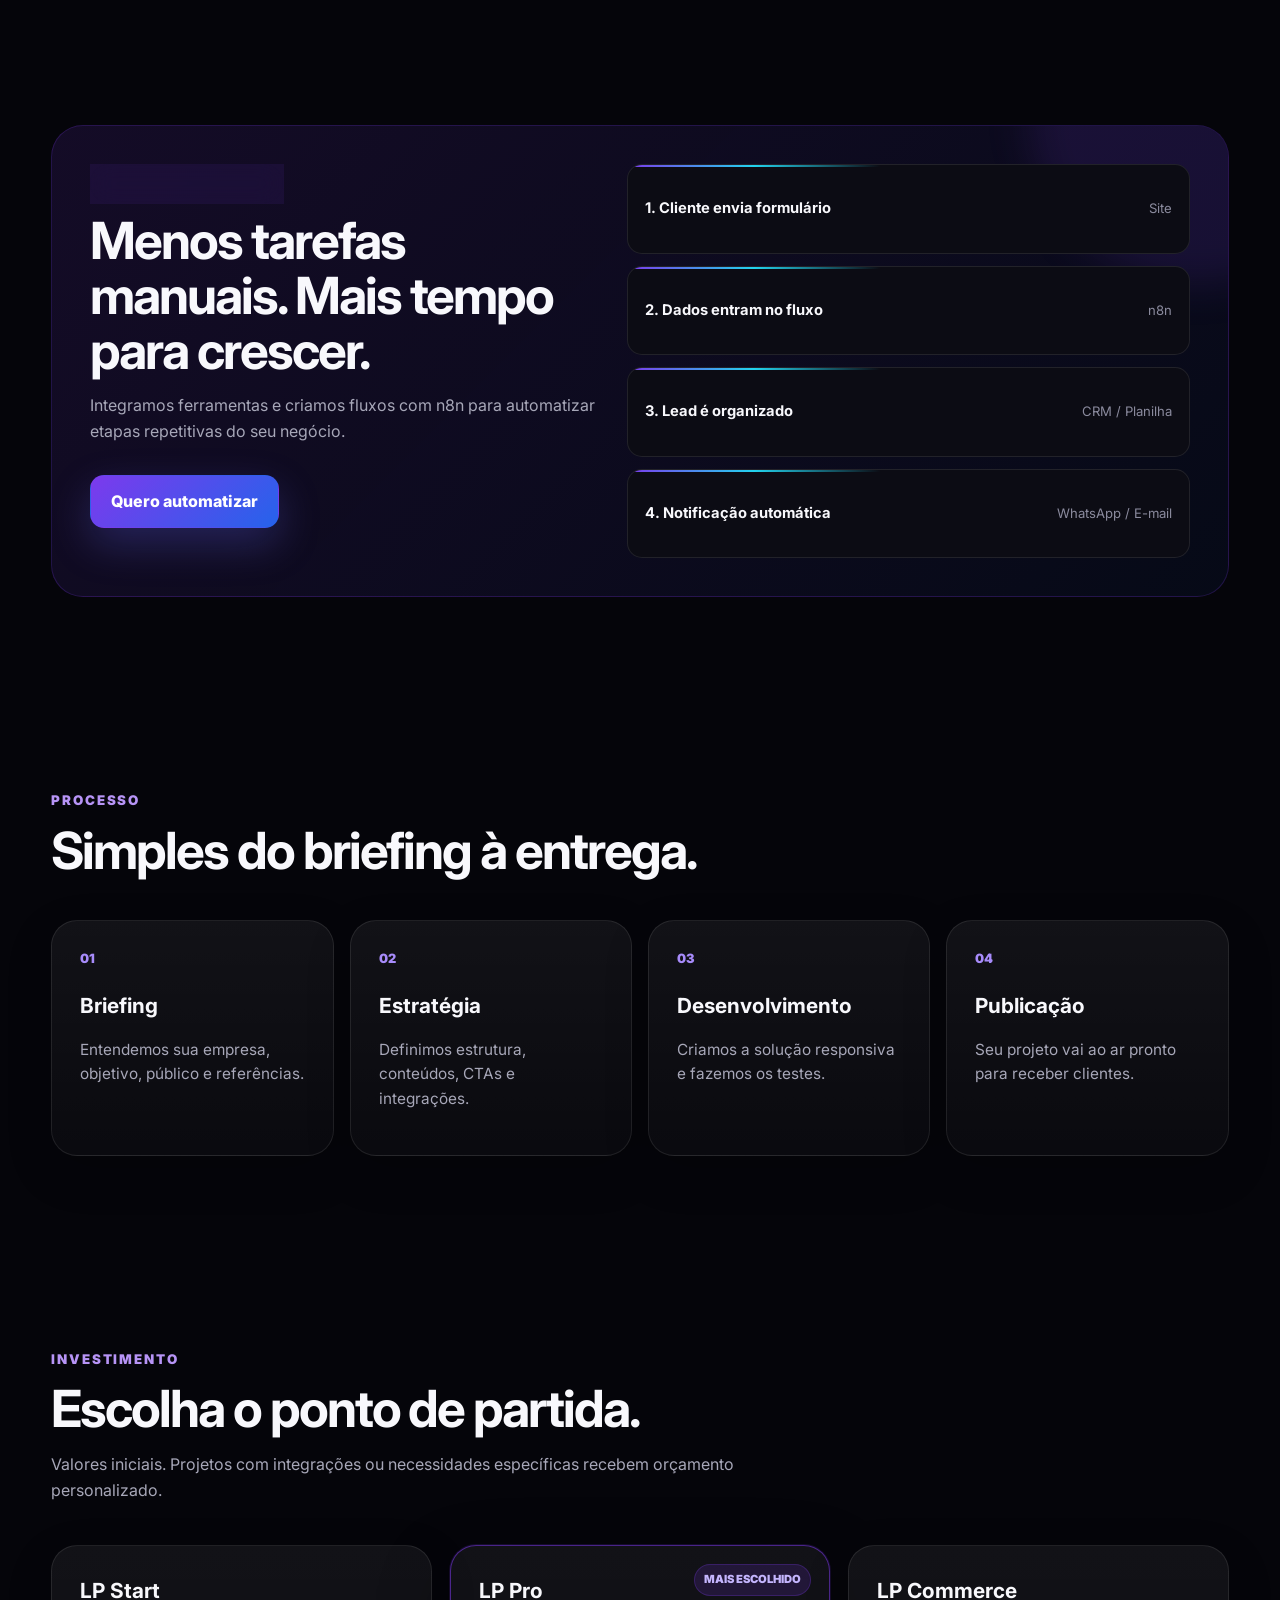
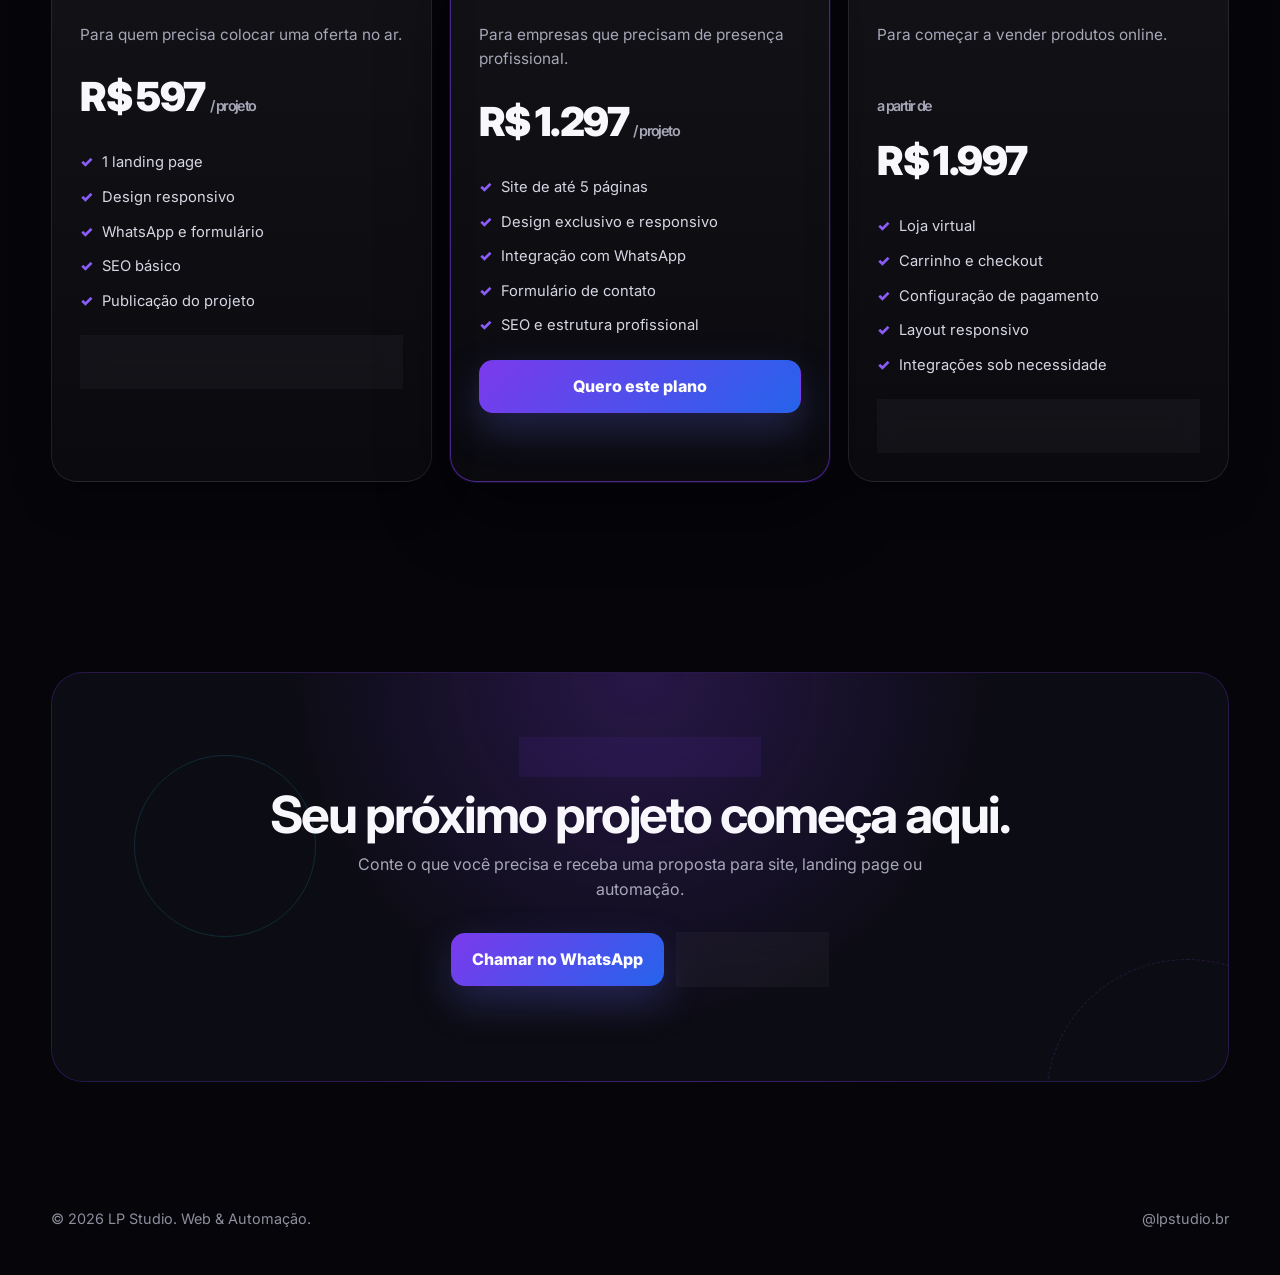
==== commit 6a3ce413: "Atualizando site LP Studio" ====
--- a/index.html
+++ b/index.html
@@ -96,8 +96,8 @@
         </div>
 
         <div class="spin-control">
-          <button id="spinBtn">↻ Girar 360°</button><br>
-          Gira sozinho • arraste com o mouse
+          <button id="spinBtn"></button><br>
+       
         </div>
       </div>
     </section>
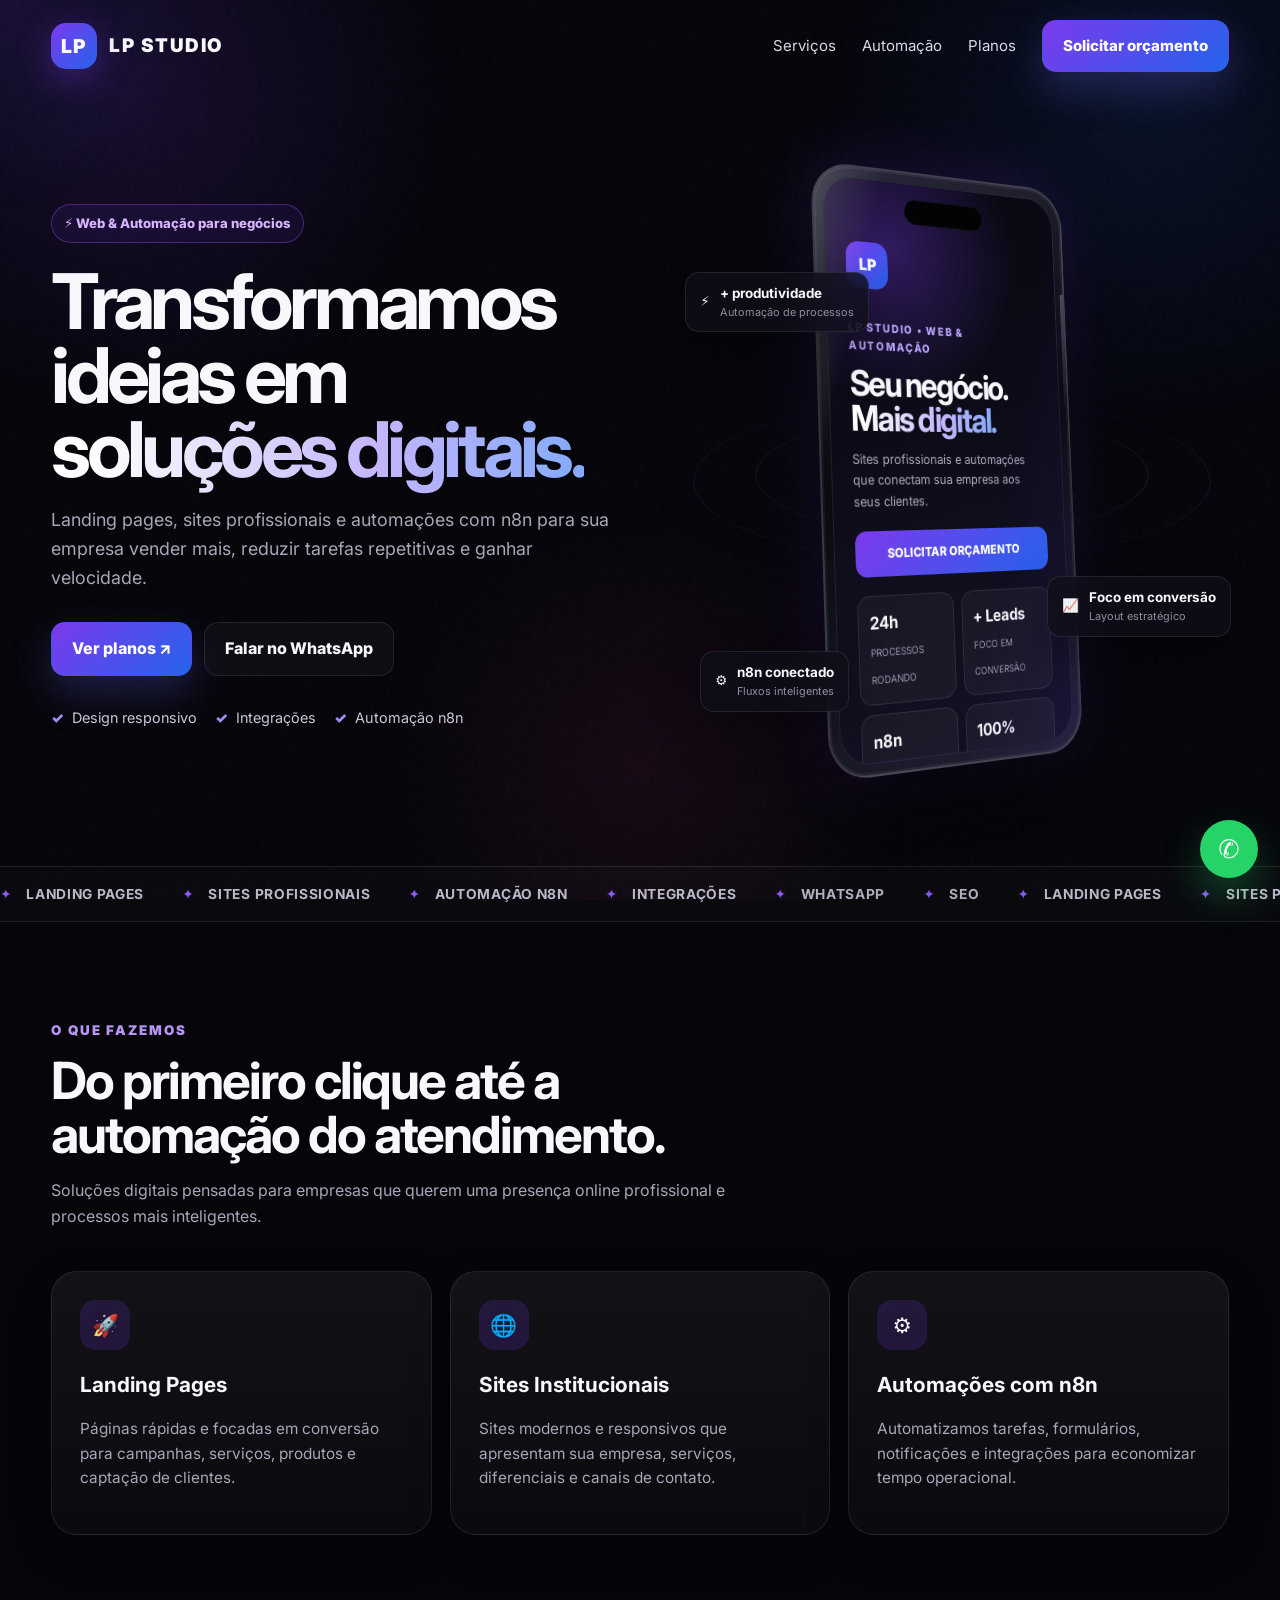
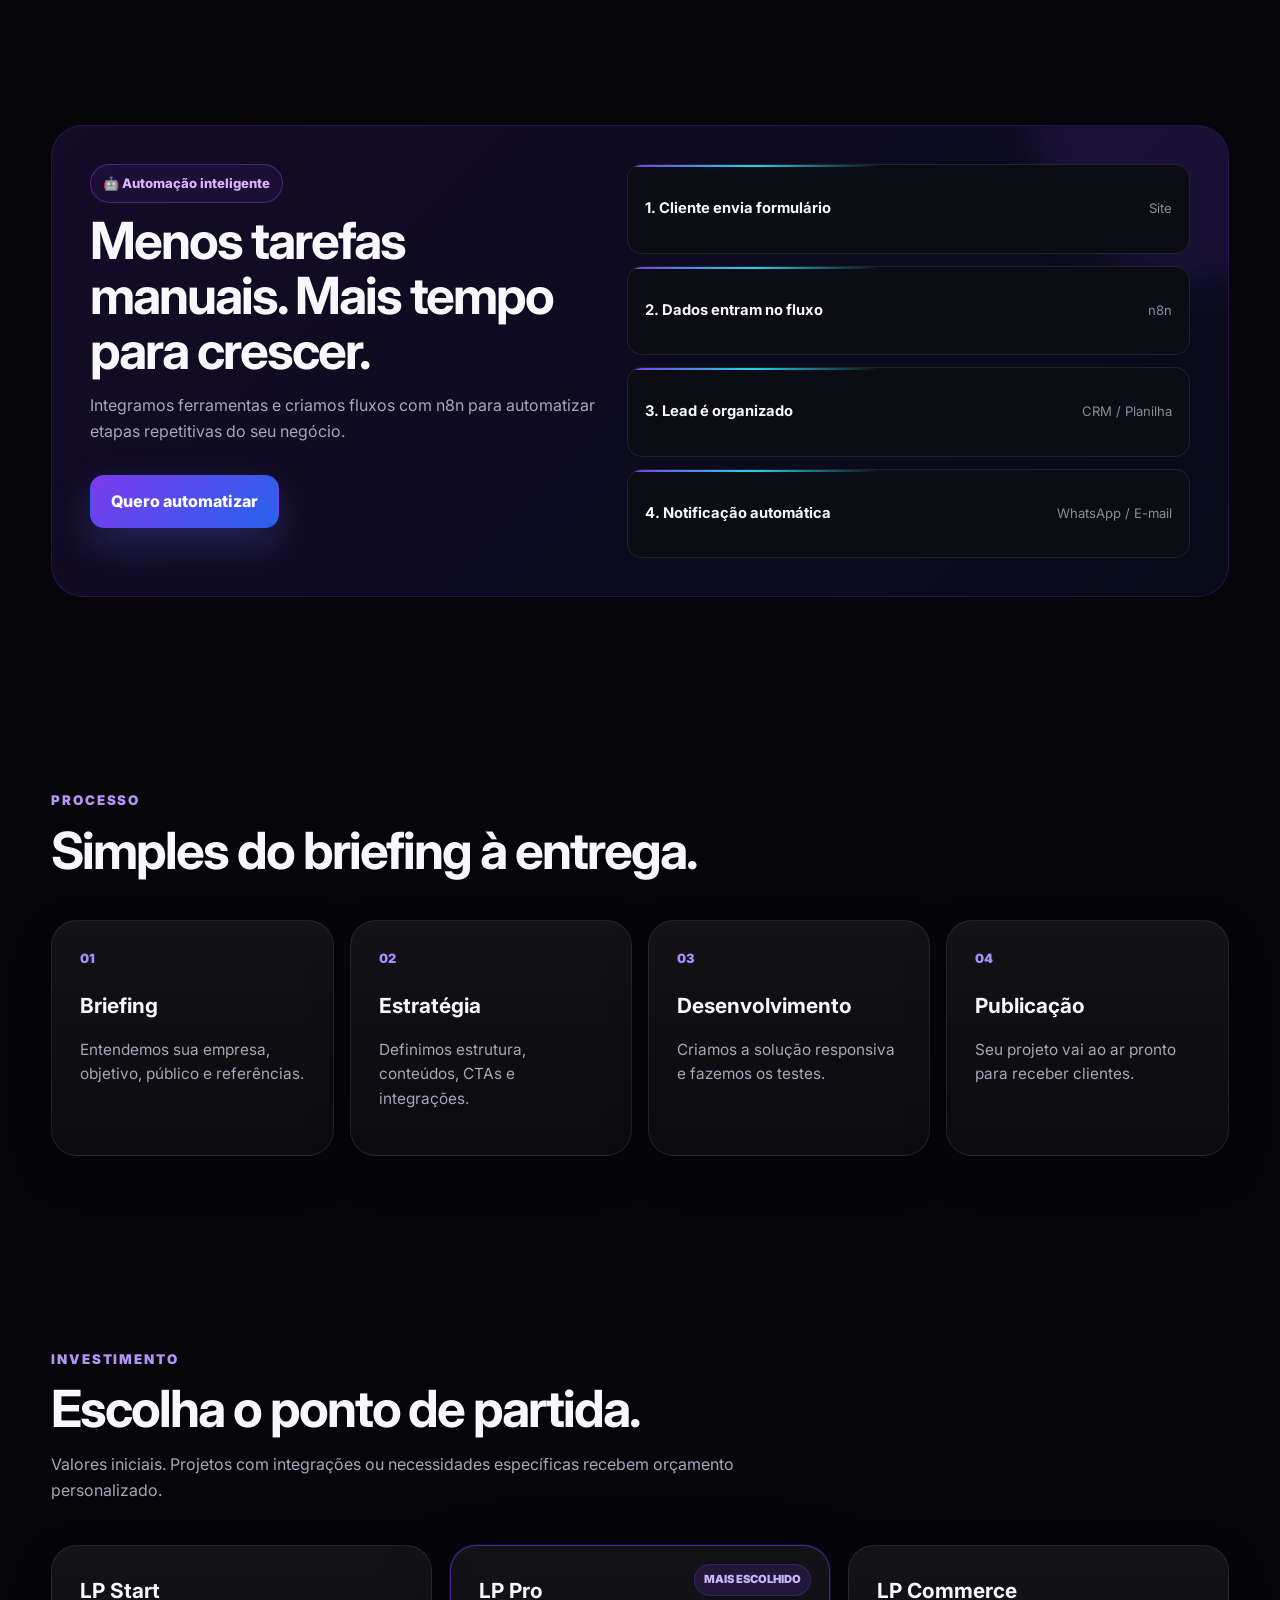
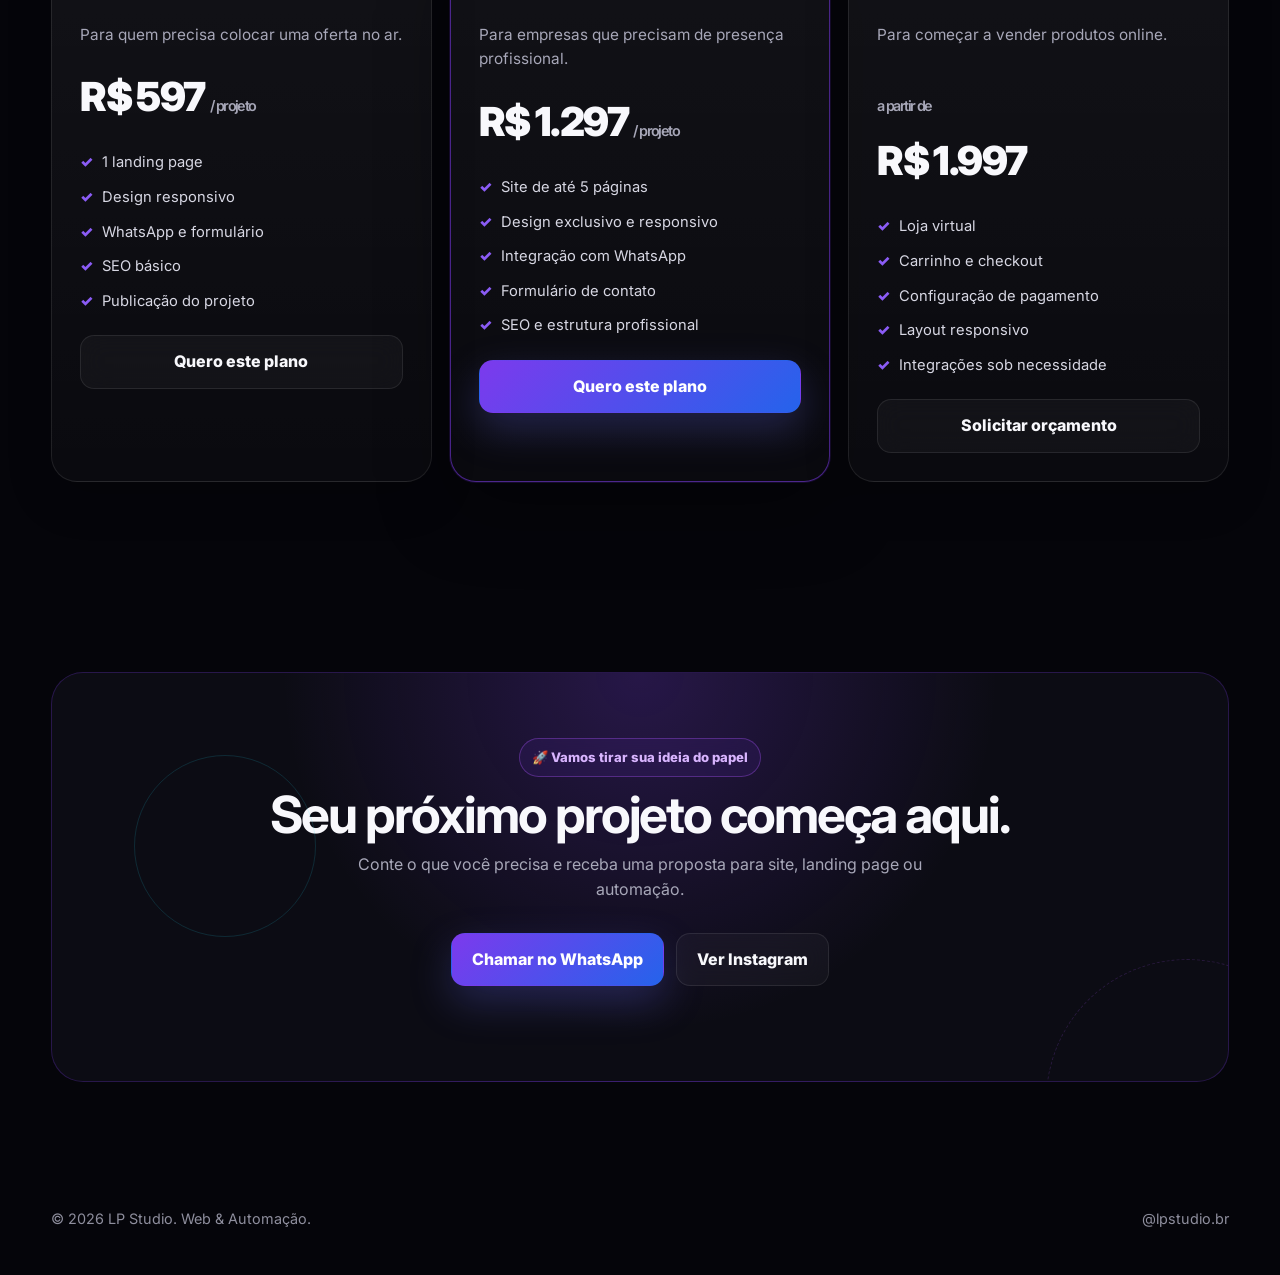
==== commit 946b4209: "Atualizando site LP Studio" ====
--- a/index.html
+++ b/index.html
@@ -96,8 +96,6 @@
         </div>
 
         <div class="spin-control">
-          <button id="spinBtn"></button><br>
-       
         </div>
       </div>
     </section>
